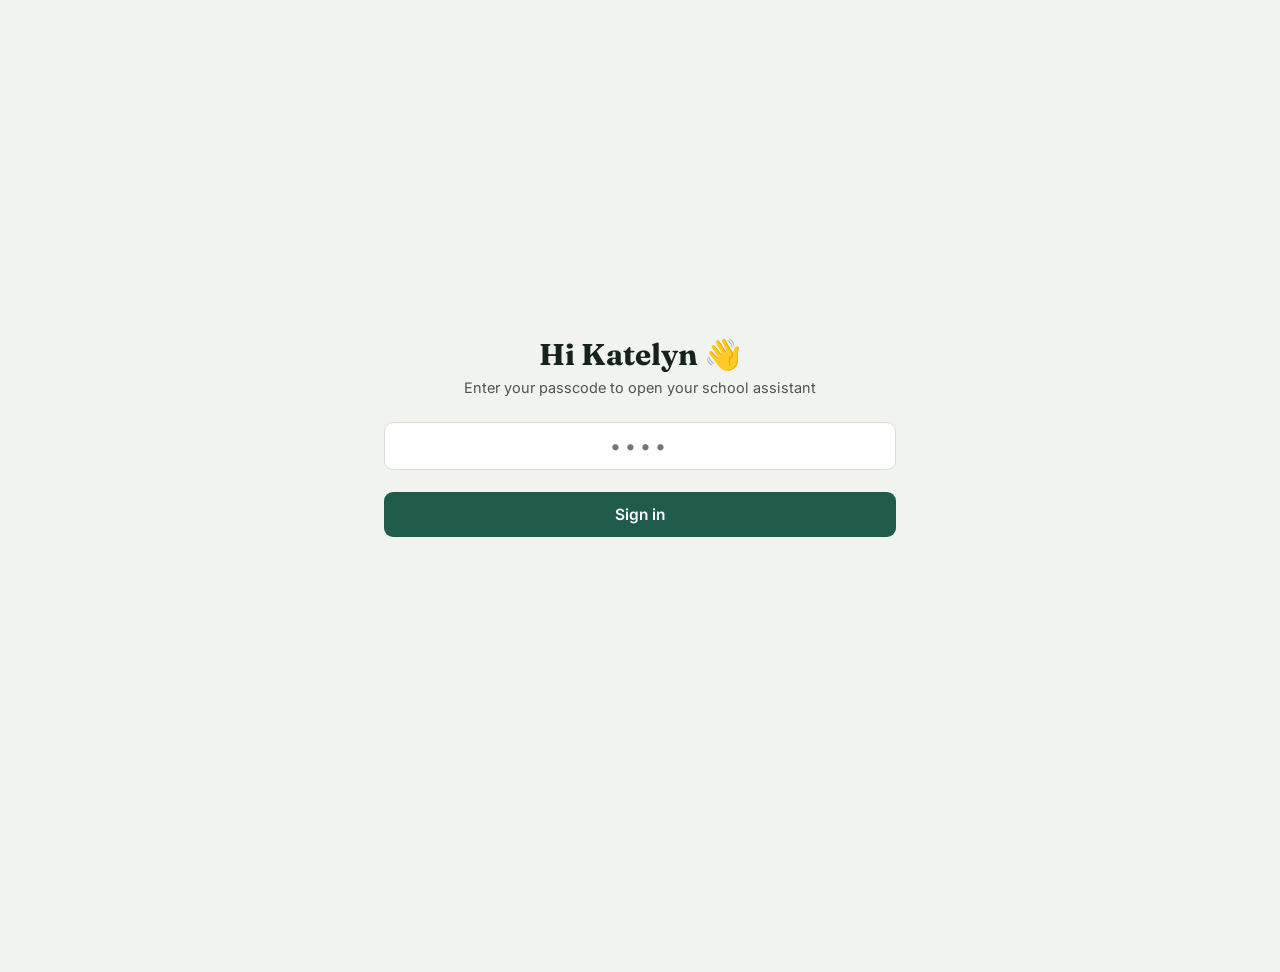
==== index.html @ 42d6dbad "Add files via upload Adding files from Claude" ====
<!DOCTYPE html>
<html lang="en">
<head>
<meta charset="UTF-8">
<meta name="viewport" content="width=device-width, initial-scale=1, viewport-fit=cover">
<title>Katelyn's School Assistant</title>
<meta name="theme-color" content="#1F5C4C">
<link rel="manifest" href="manifest.json">
<link rel="apple-touch-icon" href="icons/icon-192.png">
<meta name="apple-mobile-web-app-capable" content="yes">
<meta name="apple-mobile-web-app-status-bar-style" content="black-translucent">
<meta name="apple-mobile-web-app-title" content="School">
<link rel="stylesheet" href="css/styles.css">
</head>
<body>

<div id="app">

  <!-- ===== LOGIN ===== -->
  <div id="screen-login" class="login-wrap">
    <div class="login-title">Hi Katelyn 👋</div>
    <div class="login-sub">Enter your passcode to open your school assistant</div>
    <input id="passcode-input" type="tel" inputmode="numeric" maxlength="12" placeholder="••••" autocomplete="off">
    <button class="primary-btn" id="login-btn">Sign in</button>
    <div class="login-error" id="login-error"></div>
  </div>

  <!-- ===== TODAY ===== -->
  <section id="screen-today" class="screen">
    <div class="today-header">
      <div>
        <div class="date" id="today-date">—</div>
        <div class="subdate" id="today-subdate">&nbsp;</div>
      </div>
      <button class="icon-btn" id="refresh-btn" aria-label="Refresh">
        <svg viewBox="0 0 24 24" fill="none" stroke="currentColor" stroke-width="2"><path d="M21 12a9 9 0 1 1-2.64-6.36"/><path d="M21 3v6h-6"/></svg>
      </button>
    </div>
    <div id="today-content"><div class="spinner"></div></div>
  </section>

  <!-- ===== WEEK ===== -->
  <section id="screen-week" class="screen">
    <h1 style="font-size:22px;margin-bottom:16px;">Weekly schedule</h1>
    <div class="day-tabs" id="week-day-tabs"></div>
    <ul class="period-list" id="week-period-list"></ul>
  </section>

  <!-- ===== ADD ===== -->
  <section id="screen-add" class="screen">
    <h1 style="font-size:22px;margin-bottom:16px;">Add something</h1>
    <div class="type-toggle">
      <button id="type-assignment" class="active" data-type="Assignment">Assignment</button>
      <button id="type-reminder" data-type="Reminder">Reminder</button>
    </div>

    <div id="subject-field">
      <label class="field-label">Subject</label>
      <div class="chip-row" id="subject-chips"></div>
    </div>

    <label class="field-label" for="details-input" id="details-label">Assignment details</label>
    <textarea id="details-input" placeholder="e.g. Pages 45-46, questions 1-10"></textarea>

    <label class="field-label" for="due-date-input">Due date</label>
    <input type="date" id="due-date-input">

    <button class="primary-btn" id="save-btn">Save</button>
  </section>

  <!-- ===== CALENDAR ===== -->
  <section id="screen-calendar" class="screen">
    <div class="cal-header">
      <button class="icon-btn" id="cal-prev" aria-label="Previous month">
        <svg viewBox="0 0 24 24" fill="none" stroke="currentColor" stroke-width="2"><path d="M15 18l-6-6 6-6"/></svg>
      </button>
      <div class="month-label" id="cal-month-label">—</div>
      <button class="icon-btn" id="cal-next" aria-label="Next month">
        <svg viewBox="0 0 24 24" fill="none" stroke="currentColor" stroke-width="2"><path d="M9 18l6-6-6-6"/></svg>
      </button>
    </div>
    <div class="cal-grid" id="cal-grid"></div>
    <div class="cal-detail" id="cal-detail" style="display:none;"></div>
  </section>

  <!-- ===== TAB BAR ===== -->
  <nav class="tabbar" id="tabbar" style="display:none;">
    <button data-screen="today" class="active" aria-label="Today">
      <svg viewBox="0 0 24 24" fill="none" stroke="currentColor" stroke-width="2"><circle cx="12" cy="12" r="9"/><path d="M12 7v5l3 3"/></svg>
      <span>Today</span>
    </button>
    <button data-screen="week" aria-label="Week">
      <svg viewBox="0 0 24 24" fill="none" stroke="currentColor" stroke-width="2"><rect x="3" y="4" width="18" height="17" rx="2"/><path d="M3 9h18M8 2v4M16 2v4"/></svg>
      <span>Week</span>
    </button>
    <button data-screen="add" aria-label="Add">
      <svg viewBox="0 0 24 24" fill="none" stroke="currentColor" stroke-width="2"><circle cx="12" cy="12" r="9"/><path d="M12 8v8M8 12h8"/></svg>
      <span>Add</span>
    </button>
    <button data-screen="calendar" aria-label="Calendar">
      <svg viewBox="0 0 24 24" fill="none" stroke="currentColor" stroke-width="2"><rect x="3" y="4" width="18" height="17" rx="2"/><path d="M3 10h18M8 2v4M16 2v4"/><circle cx="8" cy="15" r="1"/><circle cx="12" cy="15" r="1"/><circle cx="16" cy="15" r="1"/></svg>
      <span>Calendar</span>
    </button>
  </nav>

</div>

<div class="toast" id="toast"></div>

<script src="js/config.js"></script>
<script src="js/api.js"></script>
<script src="js/app.js"></script>
</body>
</html>
---- css/styles.css ----
/* Katelyn's School Assistant — design system
   Planner/binder concept: each cycle day (Day 1–5) reads like a colored
   tab divider; subjects get consistent color tags throughout the app. */

@import url('https://fonts.googleapis.com/css2?family=Fraunces:opsz,wght@9..144,500;9..144,600;9..144,700&family=Inter:wght@400;500;600;700&display=swap');

:root {
  --paper: #F0F3EE;
  --paper-raised: #FFFFFF;
  --ink: #16231D;
  --ink-soft: #4B564F;
  --line: #D8DED6;
  --pine: #1F5C4C;
  --pine-dark: #163F35;
  --marigold: #F2A63D;
  --coral: #E4572E;
  --ok: #2E7D4F;

  --day-1: #1F5C4C;
  --day-2: #2F6690;
  --day-3: #8A5A44;
  --day-4: #6B4E8E;
  --day-5: #B08628;

  --font-display: 'Fraunces', Georgia, serif;
  --font-body: 'Inter', -apple-system, BlinkMacSystemFont, 'Segoe UI', sans-serif;

  --radius: 14px;
  --radius-sm: 9px;
  --shadow: 0 1px 2px rgba(22, 35, 29, 0.06), 0 4px 14px rgba(22, 35, 29, 0.07);
  --safe-bottom: env(safe-area-inset-bottom, 0px);
  --safe-top: env(safe-area-inset-top, 0px);
}

* { box-sizing: border-box; }

html, body {
  margin: 0;
  padding: 0;
  background: var(--paper);
  color: var(--ink);
  font-family: var(--font-body);
  -webkit-tap-highlight-color: transparent;
}

body {
  min-height: 100vh;
  padding-bottom: calc(72px + var(--safe-bottom));
}

h1, h2, h3 { font-family: var(--font-display); margin: 0; line-height: 1.15; }
p { margin: 0; }
button { font-family: inherit; }

a { color: var(--pine); }

/* ---------- App shell ---------- */
#app { max-width: 560px; margin: 0 auto; min-height: 100vh; position: relative; }

.screen { display: none; padding: calc(20px + var(--safe-top)) 18px 24px; animation: fade-in .18s ease; }
.screen.active { display: block; }

@keyframes fade-in { from { opacity: 0; transform: translateY(4px); } to { opacity: 1; transform: none; } }

@media (prefers-reduced-motion: reduce) {
  .screen { animation: none; }
}

/* ---------- Bottom nav ---------- */
.tabbar {
  position: fixed;
  left: 0; right: 0; bottom: 0;
  max-width: 560px;
  margin: 0 auto;
  display: flex;
  background: var(--paper-raised);
  border-top: 1px solid var(--line);
  padding: 8px 6px calc(8px + var(--safe-bottom));
  z-index: 20;
}

.tabbar button {
  flex: 1;
  background: none;
  border: none;
  display: flex;
  flex-direction: column;
  align-items: center;
  gap: 3px;
  padding: 6px 2px;
  color: var(--ink-soft);
  border-radius: var(--radius-sm);
  cursor: pointer;
}

.tabbar button.active { color: var(--pine); }
.tabbar button svg { width: 22px; height: 22px; }
.tabbar button span { font-size: 11px; font-weight: 600; }

/* ---------- Day tab badge ---------- */
.day-badge {
  display: inline-flex;
  align-items: center;
  gap: 8px;
  padding: 7px 14px;
  border-radius: 999px;
  color: white;
  font-family: var(--font-display);
  font-weight: 600;
  font-size: 15px;
}
.day-badge.day-1 { background: var(--day-1); }
.day-badge.day-2 { background: var(--day-2); }
.day-badge.day-3 { background: var(--day-3); }
.day-badge.day-4 { background: var(--day-4); }
.day-badge.day-5 { background: var(--day-5); }
.day-badge.no-school { background: var(--ink-soft); }

/* ---------- Today screen ---------- */
.today-header { display: flex; justify-content: space-between; align-items: flex-start; margin-bottom: 18px; }
.today-header .date {
  font-family: var(--font-display);
  font-size: 26px;
  font-weight: 600;
}
.today-header .subdate { color: var(--ink-soft); font-size: 14px; margin-top: 2px; }
.icon-btn {
  background: var(--paper-raised);
  border: 1px solid var(--line);
  border-radius: 999px;
  width: 38px; height: 38px;
  display: flex; align-items: center; justify-content: center;
  cursor: pointer;
  color: var(--ink);
}
.icon-btn svg { width: 18px; height: 18px; }

.no-school-card {
  background: var(--paper-raised);
  border-radius: var(--radius);
  padding: 22px 18px;
  box-shadow: var(--shadow);
  text-align: center;
}
.no-school-card .big { font-family: var(--font-display); font-size: 20px; margin-bottom: 4px; }
.no-school-card .small { color: var(--ink-soft); font-size: 14px; }

/* ---------- Period list (timeline) ---------- */
.period-list { list-style: none; margin: 18px 0; padding: 0; position: relative; }
.period-list::before {
  content: '';
  position: absolute;
  left: 54px;
  top: 6px; bottom: 6px;
  width: 1px;
  background: var(--line);
}
.period-row {
  display: grid;
  grid-template-columns: 46px 1fr;
  gap: 14px;
  padding: 9px 0;
  align-items: flex-start;
}
.period-time { font-size: 12px; color: var(--ink-soft); text-align: right; padding-top: 3px; line-height: 1.3; }
.period-card {
  background: var(--paper-raised);
  border-radius: var(--radius-sm);
  padding: 10px 12px;
  box-shadow: var(--shadow);
  position: relative;
}
.period-row.is-break .period-card {
  background: transparent;
  box-shadow: none;
  padding: 4px 12px;
  color: var(--ink-soft);
  font-size: 13px;
  font-style: italic;
}
.subject-tag {
  display: inline-block;
  font-weight: 600;
  font-size: 14.5px;
  margin-bottom: 2px;
}
.period-meta { font-size: 12.5px; color: var(--ink-soft); }

/* ---------- Due-today / assignment cards ---------- */
.section-title {
  font-family: var(--font-display);
  font-size: 17px;
  font-weight: 600;
  margin: 22px 0 10px;
}
.assignment-card {
  background: var(--paper-raised);
  border-radius: var(--radius-sm);
  padding: 12px 13px;
  box-shadow: var(--shadow);
  margin-bottom: 9px;
  display: flex;
  gap: 11px;
  align-items: flex-start;
}
.assignment-card.completed { opacity: 0.5; }
.assignment-check {
  width: 22px; height: 22px;
  border-radius: 999px;
  border: 1.5px solid var(--line);
  flex-shrink: 0;
  margin-top: 1px;
  cursor: pointer;
  display: flex; align-items: center; justify-content: center;
  background: var(--paper-raised);
}
.assignment-check.checked { background: var(--ok); border-color: var(--ok); }
.assignment-check svg { width: 13px; height: 13px; color: white; display: none; }
.assignment-check.checked svg { display: block; }
.assignment-body { flex: 1; min-width: 0; }
.assignment-title { font-weight: 600; font-size: 14.5px; }
.assignment-title.completed { text-decoration: line-through; }
.assignment-sub { font-size: 12.5px; color: var(--ink-soft); margin-top: 2px; }
.assignment-details { font-size: 13.5px; margin-top: 4px; color: var(--ink); }
.assignment-due {
  font-size: 11.5px;
  font-weight: 600;
  padding: 3px 9px;
  border-radius: 999px;
  white-space: nowrap;
}
.assignment-due.overdue { background: rgba(228,87,46,0.13); color: var(--coral); }
.assignment-due.today { background: rgba(242,166,61,0.2); color: #8a5a12; }
.assignment-due.upcoming { background: rgba(31,92,76,0.1); color: var(--pine-dark); }
.delete-btn {
  background: none; border: none; color: var(--ink-soft);
  cursor: pointer; padding: 4px; flex-shrink: 0;
}
.delete-btn svg { width: 16px; height: 16px; }

.empty-note {
  color: var(--ink-soft);
  font-size: 13.5px;
  padding: 14px 2px;
}

/* ---------- Week screen ---------- */
.day-tabs { display: flex; gap: 7px; margin-bottom: 16px; overflow-x: auto; padding-bottom: 2px; }
.day-tabs button {
  border: 1px solid var(--line);
  background: var(--paper-raised);
  border-radius: 999px;
  padding: 7px 14px;
  font-weight: 600;
  font-size: 13.5px;
  cursor: pointer;
  color: var(--ink-soft);
  flex-shrink: 0;
}
.day-tabs button.active { color: white; border-color: transparent; }
.day-tabs button.active.day-1 { background: var(--day-1); }
.day-tabs button.active.day-2 { background: var(--day-2); }
.day-tabs button.active.day-3 { background: var(--day-3); }
.day-tabs button.active.day-4 { background: var(--day-4); }
.day-tabs button.active.day-5 { background: var(--day-5); }

/* ---------- Add screen (form) ---------- */
.type-toggle { display: flex; gap: 8px; margin-bottom: 18px; }
.type-toggle button {
  flex: 1;
  padding: 10px;
  border-radius: var(--radius-sm);
  border: 1.5px solid var(--line);
  background: var(--paper-raised);
  font-weight: 600;
  font-size: 14px;
  color: var(--ink-soft);
  cursor: pointer;
}
.type-toggle button.active { border-color: var(--pine); color: var(--pine); background: rgba(31,92,76,0.07); }

.field-label { font-size: 13px; font-weight: 600; margin: 16px 0 7px; display: block; }
.chip-row { display: flex; flex-wrap: wrap; gap: 8px; }
.chip {
  padding: 7px 13px;
  border-radius: 999px;
  border: 1.5px solid var(--line);
  background: var(--paper-raised);
  font-size: 13.5px;
  font-weight: 500;
  cursor: pointer;
  color: var(--ink);
}
.chip.selected { color: white; border-color: transparent; }

textarea, input[type="date"], input[type="text"], input[type="password"], input[type="tel"] {
  width: 100%;
  padding: 11px 12px;
  border-radius: var(--radius-sm);
  border: 1.5px solid var(--line);
  font-size: 15px;
  font-family: inherit;
  background: var(--paper-raised);
  color: var(--ink);
}
textarea { min-height: 84px; resize: vertical; }
input:focus, textarea:focus, button:focus-visible, .chip:focus-visible, .assignment-check:focus-visible {
  outline: 2px solid var(--pine);
  outline-offset: 1px;
}

.primary-btn {
  width: 100%;
  padding: 13px;
  border-radius: var(--radius-sm);
  border: none;
  background: var(--pine);
  color: white;
  font-weight: 600;
  font-size: 15.5px;
  margin-top: 22px;
  cursor: pointer;
}
.primary-btn:disabled { background: var(--ink-soft); opacity: 0.6; }
.primary-btn.saved { background: var(--ok); }

.toast {
  position: fixed;
  bottom: calc(84px + var(--safe-bottom));
  left: 50%; transform: translateX(-50%);
  background: var(--ink);
  color: white;
  padding: 10px 18px;
  border-radius: 999px;
  font-size: 13.5px;
  font-weight: 500;
  z-index: 30;
  opacity: 0;
  pointer-events: none;
  transition: opacity .2s ease;
}
.toast.show { opacity: 1; }

/* ---------- Calendar screen ---------- */
.cal-header { display: flex; align-items: center; justify-content: space-between; margin-bottom: 14px; }
.cal-header .month-label { font-family: var(--font-display); font-size: 20px; font-weight: 600; }
.cal-grid { display: grid; grid-template-columns: repeat(7, 1fr); gap: 5px; }
.cal-dow { text-align: center; font-size: 11px; color: var(--ink-soft); font-weight: 600; padding-bottom: 4px; }
.cal-cell {
  aspect-ratio: 1;
  border-radius: 9px;
  background: var(--paper-raised);
  display: flex; flex-direction: column; align-items: center; justify-content: center;
  font-size: 13px;
  cursor: pointer;
  border: 1.5px solid transparent;
  position: relative;
  gap: 2px;
}
.cal-cell.empty { background: transparent; cursor: default; }
.cal-cell.weekend { background: transparent; color: var(--ink-soft); cursor: default; }
.cal-cell.no-school { background: rgba(75,86,79,0.08); color: var(--ink-soft); }
.cal-cell.selected { border-color: var(--pine); }
.cal-cell.today-cell { font-weight: 700; }
.cal-daynum { line-height: 1; }
.cal-dot { width: 5px; height: 5px; border-radius: 999px; background: var(--coral); position: absolute; bottom: 5px; }
.cal-tag {
  font-size: 8.5px;
  font-weight: 700;
  color: white;
  border-radius: 5px;
  padding: 1px 4px;
  line-height: 1.3;
}
.cal-tag.day-1 { background: var(--day-1); }
.cal-tag.day-2 { background: var(--day-2); }
.cal-tag.day-3 { background: var(--day-3); }
.cal-tag.day-4 { background: var(--day-4); }
.cal-tag.day-5 { background: var(--day-5); }

.cal-detail {
  margin-top: 18px;
  background: var(--paper-raised);
  border-radius: var(--radius);
  padding: 16px;
  box-shadow: var(--shadow);
}
.cal-detail .heading { font-family: var(--font-display); font-size: 16px; font-weight: 600; margin-bottom: 10px; }

/* ---------- Login screen ---------- */
.login-wrap {
  min-height: 100vh;
  display: flex;
  flex-direction: column;
  justify-content: center;
  padding: 24px;
  text-align: center;
}
.login-title { font-family: var(--font-display); font-size: 30px; font-weight: 700; margin-bottom: 6px; }
.login-sub { color: var(--ink-soft); font-size: 14.5px; margin-bottom: 26px; }
.login-wrap input { text-align: center; letter-spacing: 4px; font-size: 20px; }
.login-error { color: var(--coral); font-size: 13.5px; margin-top: 10px; min-height: 18px; }

/* ---------- Loading ---------- */
.spinner {
  width: 26px; height: 26px;
  border: 3px solid var(--line);
  border-top-color: var(--pine);
  border-radius: 50%;
  animation: spin .7s linear infinite;
  margin: 30px auto;
}
@keyframes spin { to { transform: rotate(360deg); } }
@media (prefers-reduced-motion: reduce) {
  .spinner { animation: none; }
}
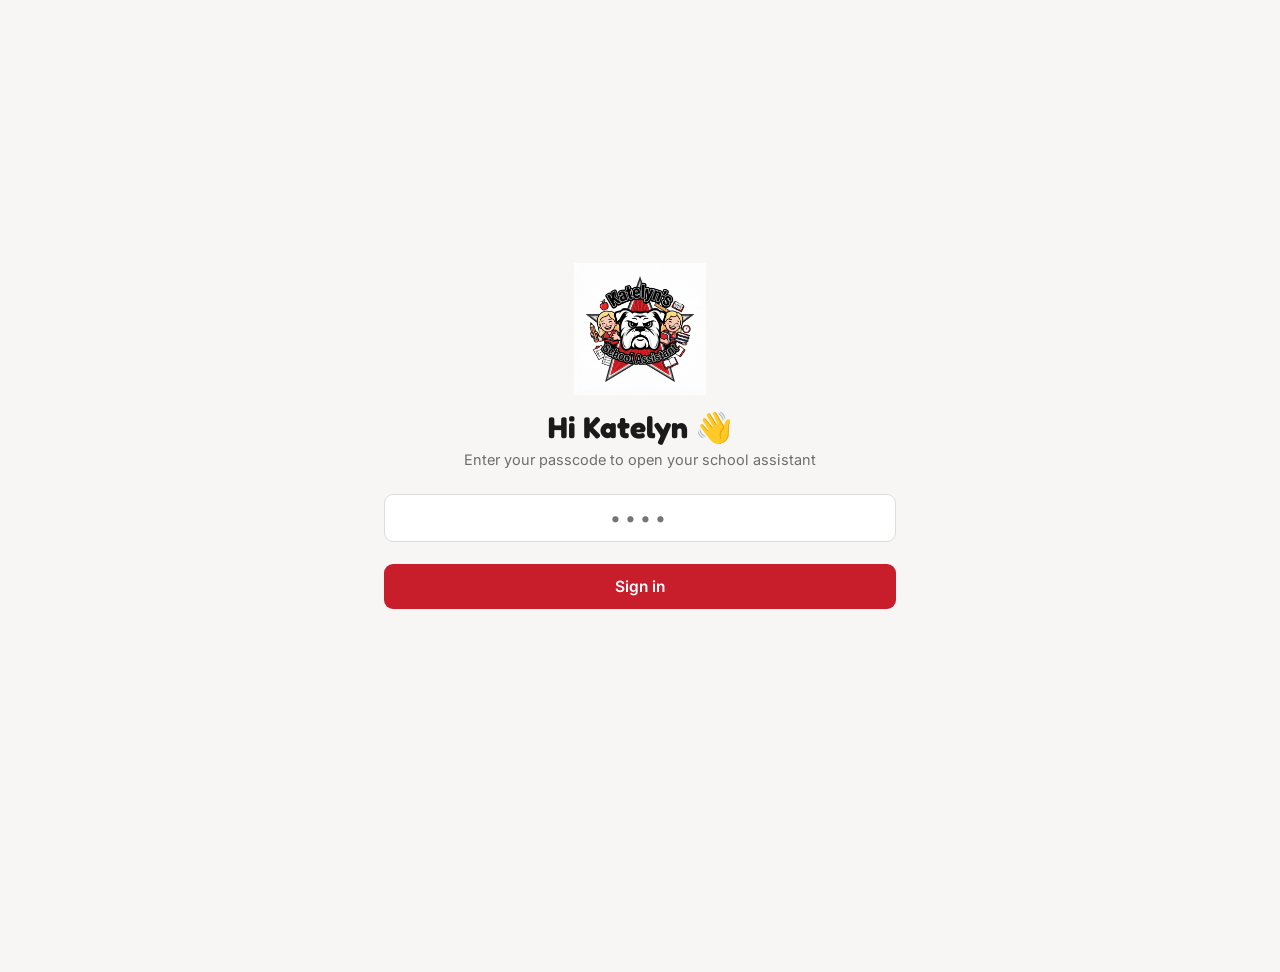
==== commit bd5a8334: "Add files via upload Updating all files after adding logo and colour-scheme" ====
--- a/index.html
+++ b/index.html
@@ -4,10 +4,14 @@
 <meta charset="UTF-8">
 <meta name="viewport" content="width=device-width, initial-scale=1, viewport-fit=cover">
 <title>Katelyn's School Assistant</title>
-<meta name="theme-color" content="#1F5C4C">
+<meta name="theme-color" content="#C81E2B">
 <link rel="manifest" href="manifest.json">
-<link rel="apple-touch-icon" href="icons/icon-192.png">
+<link rel="icon" href="favicon.ico" sizes="any">
+<link rel="icon" href="icons/favicon-32.png" type="image/png" sizes="32x32">
+<link rel="icon" href="icons/favicon-48.png" type="image/png" sizes="48x48">
+<link rel="apple-touch-icon" href="icons/apple-touch-icon.png">
 <meta name="apple-mobile-web-app-capable" content="yes">
+<meta name="mobile-web-app-capable" content="yes">
 <meta name="apple-mobile-web-app-status-bar-style" content="black-translucent">
 <meta name="apple-mobile-web-app-title" content="School">
 <link rel="stylesheet" href="css/styles.css">
@@ -18,6 +22,7 @@
 
   <!-- ===== LOGIN ===== -->
   <div id="screen-login" class="login-wrap">
+    <img src="icons/logo-full.png" alt="Katelyn's School Assistant" class="login-logo">
     <div class="login-title">Hi Katelyn 👋</div>
     <div class="login-sub">Enter your passcode to open your school assistant</div>
     <input id="passcode-input" type="tel" inputmode="numeric" maxlength="12" placeholder="••••" autocomplete="off">
--- a/css/styles.css
+++ b/css/styles.css
@@ -2,27 +2,27 @@
    Planner/binder concept: each cycle day (Day 1–5) reads like a colored
    tab divider; subjects get consistent color tags throughout the app. */
 
-@import url('https://fonts.googleapis.com/css2?family=Fraunces:opsz,wght@9..144,500;9..144,600;9..144,700&family=Inter:wght@400;500;600;700&display=swap');
+@import url('https://fonts.googleapis.com/css2?family=Fredoka:wght@500;600;700&family=Inter:wght@400;500;600;700&display=swap');
 
 :root {
-  --paper: #F0F3EE;
+  --paper: #F7F6F4;
   --paper-raised: #FFFFFF;
-  --ink: #16231D;
-  --ink-soft: #4B564F;
-  --line: #D8DED6;
-  --pine: #1F5C4C;
-  --pine-dark: #163F35;
-  --marigold: #F2A63D;
-  --coral: #E4572E;
-  --ok: #2E7D4F;
-
-  --day-1: #1F5C4C;
-  --day-2: #2F6690;
-  --day-3: #8A5A44;
-  --day-4: #6B4E8E;
-  --day-5: #B08628;
-
-  --font-display: 'Fraunces', Georgia, serif;
+  --ink: #1A1A1A;
+  --ink-soft: #6E6E6E;
+  --line: #DEDCD9;
+  --pine: #C81E2B;       /* brand red — kept the variable name so the rest of the file didn't need renaming */
+  --pine-dark: #8C1220;  /* deep maroon */
+  --marigold: #C9932E;   /* gold, from the pencil in the logo */
+  --coral: #C81E2B;
+  --ok: #3A3A3A;
+
+  --day-1: #8C1220;
+  --day-2: #C81E2B;
+  --day-3: #6E6E6E;
+  --day-4: #C9932E;
+  --day-5: #3A3A3A;
+
+  --font-display: 'Fredoka', Georgia, serif;
   --font-body: 'Inter', -apple-system, BlinkMacSystemFont, 'Segoe UI', sans-serif;
 
   --radius: 14px;
@@ -229,9 +229,9 @@
   border-radius: 999px;
   white-space: nowrap;
 }
-.assignment-due.overdue { background: rgba(228,87,46,0.13); color: var(--coral); }
-.assignment-due.today { background: rgba(242,166,61,0.2); color: #8a5a12; }
-.assignment-due.upcoming { background: rgba(31,92,76,0.1); color: var(--pine-dark); }
+.assignment-due.overdue { background: rgba(200,30,43,0.12); color: var(--coral); }
+.assignment-due.today { background: rgba(201,147,46,0.22); color: #7A5A1C; }
+.assignment-due.upcoming { background: rgba(26,26,26,0.08); color: var(--ink-soft); }
 .delete-btn {
   background: none; border: none; color: var(--ink-soft);
   cursor: pointer; padding: 4px; flex-shrink: 0;
@@ -277,7 +277,7 @@
   color: var(--ink-soft);
   cursor: pointer;
 }
-.type-toggle button.active { border-color: var(--pine); color: var(--pine); background: rgba(31,92,76,0.07); }
+.type-toggle button.active { border-color: var(--pine); color: var(--pine); background: rgba(200,30,43,0.07); }
 
 .field-label { font-size: 13px; font-weight: 600; margin: 16px 0 7px; display: block; }
 .chip-row { display: flex; flex-wrap: wrap; gap: 8px; }
@@ -397,6 +397,7 @@
   text-align: center;
 }
 .login-title { font-family: var(--font-display); font-size: 30px; font-weight: 700; margin-bottom: 6px; }
+.login-logo { width: 132px; height: 132px; object-fit: contain; margin: 0 auto 14px; display: block; }
 .login-sub { color: var(--ink-soft); font-size: 14.5px; margin-bottom: 26px; }
 .login-wrap input { text-align: center; letter-spacing: 4px; font-size: 20px; }
 .login-error { color: var(--coral); font-size: 13.5px; margin-top: 10px; min-height: 18px; }
